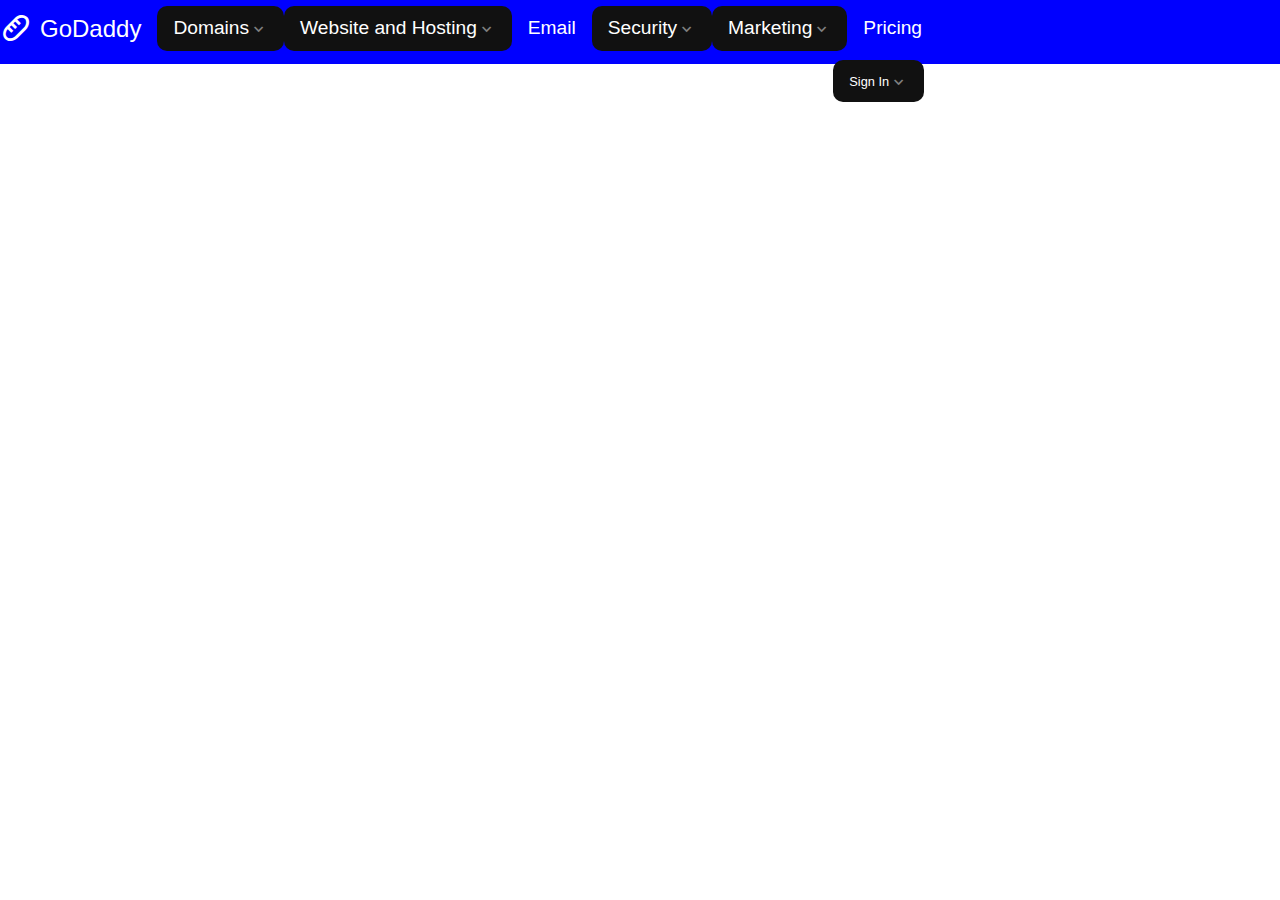
==== GoDaddy-Homepage/index.html @ 12f1882e "added godaddy homepage files with header done" ====
<!DOCTYPE html>
<html lang="en">
  <head>
    <meta charset="UTF-8" />
    <meta name="viewport" content="width=device-width, initial-scale=1.0" />
    <title>
      Domain Names, Websites, Hosting & Online Marketing Tools - GoDaddy SG
    </title>
    <link rel="stylesheet" href="styles.css" />
    <link
      href="https://unpkg.com/boxicons@2.1.4/css/boxicons.min.css"
      rel="stylesheet"
    />
  </head>
  <body>
    <header>
      <div class="header-container">
        <div class="header-left">
          <a href="#"><i class="bx bx-baguette"></i>GoDaddy</a>
          <nav class="main-nav">
            <button class="dropdown" id="test">
              Domains<i class="bx bx-chevron-down"></i>
            </button>
            <div class="dropdown-content">
              <div class="dropdown-content-nav">
                <div class="dropdown-content-nav-col">
                  <h2>Find a domain</h2>
                  <a href="#"
                    ><i class="bx bx-search"></i>Search for Domain Names</a
                  >
                  <a href="#"
                    ><i class="bx bx-search"></i>Transfer Domain Names</a
                  >
                  <a href="#"
                    ><i class="bx bx-search"></i>Browse Domain Names</a
                  >
                </div>
                <div class="dropdown-content-nav-col">
                  <h2>Auctions for Domains</h2>
                  <a href="#"
                    ><i class="bx bx-search"></i>Auction for Domain Names</a
                  >
                  <a href="#"
                    ><i class="bx bx-search"></i>Appraise Domain Name Value</a
                  >
                  <a href="#"
                    ><i class="bx bx-search"></i>Investing in Domain Names</a
                  >
                </div>
                <div class="dropdown-content-nav-col">
                  <h2>Domain Tools and Services</h2>
                  <a href="#"
                    ><i class="bx bx-search"></i>Generate Domain Names</a
                  >
                  <a href="#"
                    ><i class="bx bx-search"></i>Find a Domain Owner (WHOIS)</a
                  >
                  <a href="#"
                    ><i class="bx bx-search"></i>Domain Broker Service</a
                  >
                </div>
              </div>

              <div class="dropdown-content-image">
                <img
                  src="https://img1.wsimg.com/cdnassets/transform/439199f2-6368-4a61-86f7-0c8f259d6639/img-meganav-domains-2"
                  alt="image"
                />
                <p>Buy a Domain You Want</p>
              </div>
            </div>
            <button class="dropdown">
              Website and Hosting<i class="bx bx-chevron-down"></i>
            </button>
            <div class="dropdown-content">
              <div class="dropdown-content-nav">
                <div class="dropdown-content-nav-col">
                  <h2>Websites</h2>
                  <a href="#"
                    ><i class="bx bx-search"></i>Website Builder
                    <span class="free-trial">Free Trial</span>
                  </a>
                  <a class="all-options" href="#"
                    ><i class="bx bx-search"></i>All Website Options</a
                  >
                </div>
                <div class="dropdown-content-nav-col">
                  <h2>Hosting</h2>
                  <a href="#"><i class="bx bx-search"></i>Web Hosting</a>
                  <a href="#"><i class="bx bx-search"></i>WordPress Hosting</a>
                  <a class="all-options" href="#"
                    ><i class="bx bx-search"></i>All Hosting Options</a
                  >
                </div>
                <div class="dropdown-content-nav-col">
                  <h2>Godaddy Pro</h2>
                  <a href="#"
                    ><i class="bx bx-search"></i>Client Management Dashboard</a
                  >
                </div>
              </div>

              <div class="dropdown-content-image">
                <img
                  src="https://img1.wsimg.com/cdnassets/transform/439199f2-6368-4a61-86f7-0c8f259d6639/img-meganav-domains-2"
                  alt="image"
                />
                <p>Buy a Domain You Want</p>
              </div>
            </div>
            <a href="#">Email</a>
            <button class="dropdown">
              Security<i class="bx bx-chevron-down"></i>
            </button>
            <div class="dropdown-content">
              <div class="dropdown-content-nav">
                <div class="dropdown-content-nav-col">
                  <h2>SSL Certificates</h2>
                  <a href="#"><i class="bx bx-search"></i>SSL Certificates </a>
                  <a href="#"
                    ><i class="bx bx-search"></i>Managed SSL Certificate</a
                  >
                </div>
                <div class="dropdown-content-nav-col">
                  <h2>Hosting</h2>
                  <a href="#"
                    ><i class="bx bx-search"></i>Complete Website Security</a
                  >
                  <a class="all-options" href="#"
                    ><i class="bx bx-search"></i>All Hosting Options</a
                  >
                </div>
                <div class="dropdown-content-nav-col"></div>
              </div>
              <div class="dropdown-content-image">
                <img
                  src="https://img1.wsimg.com/cdnassets/transform/439199f2-6368-4a61-86f7-0c8f259d6639/img-meganav-domains-2"
                  alt="image"
                />
                <p>Buy a Domain You Want</p>
              </div>
            </div>
            <button class="dropdown">
              Marketing<i class="bx bx-chevron-down"></i>
            </button>
            <div class="dropdown-content">
              <div class="dropdown-content-nav">
                <div class="dropdown-content-nav-col">
                  <h2>Communication Tools</h2>
                  <a href="#"
                    ><i class="bx bx-search"></i>Digital Marketing Suite
                    <span class="free-trial">Free Trial</span>
                  </a>
                </div>
                <div class="dropdown-content-nav-col">
                  <h2>Content Creation Tools</h2>
                  <a href="#"
                    ><i class="bx bx-search"></i>Content & Photo Creator</a
                  >
                  <a href="#"><i class="bx bx-search"></i>Free Logo Maker</a>
                </div>
                <div class="dropdown-content-nav-col"></div>
              </div>
              <div class="dropdown-content-image">
                <img
                  src="https://img1.wsimg.com/cdnassets/transform/439199f2-6368-4a61-86f7-0c8f259d6639/img-meganav-domains-2"
                  alt="image"
                />
                <p>Buy a Domain You Want</p>
              </div>
            </div>
            <a href="#">Pricing</a>
          </nav>
        </div>
        <nav class="secondary-nav">
          <a href="#">Contact Us</a>
          <a href="#">Help</a>
          <button class="dropdown signin">
            Sign In<i class="bx bx-chevron-down"></i>
          </button>
          <div class="dropdown-content-signin">
            <div class="dropdown-content-section">
              <p>Registered Users</p>
              <p>Have an account? Sign in now.</p>
              <a href="#">Sign In</a>
            </div>
            <hr class="solid" />
            <div class="dropdown-content-section">
              <p>New Customer</p>
              <p>New to GoDaddy? Create an account to get started today.</p>
              <a href="#">Create an Account</a>
            </div>
            <hr class="solid" />
            <div class="dropdown-content-section inbox-links">
              <p>Inbox Links</p>
              <a href="#">Sign in to Office 365 Email</a>
              <a href="#">Sign in to Office 365 Email</a>
            </div>
          </div>
          <i class="bx bx-cart"></i>
        </nav>
      </div>
    </header>
    <div id="dropdown-overlay"></div>
    <script src="main.js"></script>
  </body>
</html>
---- GoDaddy-Homepage/styles.css ----
/* Basic Setup */
:root {
  --main-black-color: #111111;
  --main-light-blue-color: #d8efef;
  --main-blue-color-1: #00838c;
  --main-blue-color-2: #09757a;
}

* {
  margin: 0;
  padding: 0;
  box-sizing: border-box;
}

body {
  font-size: 1.2rem;
  font-family: "Verdana", "Arial", sans-serif;
  line-height: 1.3;
  color: #373737;
}

h2 {
  font-size: 3rem;
}
h3 {
  font-size: 1.8rem;
}

h4,
li,
label,
input,
textarea,
select,
p {
  font-size: 1rem;
}

/* Navigation - Header / Footer */
header {
  width: 100%;
  height: 4rem;
  background-color: blue;
  z-index: 2;
}

.header.container {
  display: flex;
  position: relative;
  align-items: center;
  justify-content: space-between;
  width: 80%;
  padding: 0.5rem 3rem;
  height: 4rem;
  background-color: black;
  z-index: 2;
}

.header-left {
  display: flex;
}

.header-left > a {
  display: flex;
  align-items: center;
  text-decoration: none;
  color: white;
  font-size: 1.5rem;
  margin-right: 1rem;
}

.header-left > a > i {
  font-size: 2rem;
  margin-right: 0.5rem;
}

.main-nav {
  display: flex;
  align-items: center;
  justify-content: space-between;
}

.main-nav a {
  font-size: 1.2rem;
  color: white;
  text-decoration: none;
  padding: 1rem 1rem;
}

.secondary-nav {
  display: flex;
  align-items: center;
  justify-content: space-between;
}

.secondary-nav a {
  font-size: 0.8rem;
  color: white;
  text-decoration: none;
  padding: 1rem 1rem;
  margin-right: 1rem;
}

.secondary-nav button {
  margin-right: 1rem;
}

.secondary-nav > i {
  color: white;
  font-size: 1rem;
}

.dropdown-content {
  display: none;
  grid-template-columns: repeat(5, 1fr);
  position: absolute;
  left: 0;
  top: 4rem;
  height: 25rem;
  z-index: 2;
  background-color: white;
}

.dropdown-content-nav {
  grid-column: 1 / 5;
  display: flex;
  flex-direction: row;
  align-items: start;
  margin: 2rem 2.8rem;
}

.dropdown-content-nav-col {
  display: flex;
  flex-direction: column;
  justify-content: space-between;
  flex: 1;
}

.dropdown-content-nav-col h2 {
  font-size: 0.8rem;
  color: grey;
  margin-bottom: 1rem;
  text-transform: uppercase;
}

.dropdown-content-nav-col a {
  font-size: 0.8rem;
  font-weight: 600;
  padding: 0.1rem 0;
  margin: 0.8rem 0 0.8rem 0.5rem;
  color: black;
  display: flex;
  align-items: center;
}

.dropdown-content-nav-col a i {
  font-size: 1.1rem;
  text-align: center;
  padding: 0.4rem 0;
  color: var(--main-black-color);
  background-color: var(--main-light-blue-color);
  width: 1.9rem;
  border-radius: 30%;
  margin-right: 0.5rem;
}

.dropdown-content-nav-col .all-options i {
  background-color: rgba(0, 0, 0, 0.1);
}

.free-trial {
  margin-left: 0.5rem;
  color: white;
  background-color: var(--main-blue-color-1);
  padding: 0.2rem;
  border-radius: 5px;
  font-size: 0.6rem;
  text-transform: uppercase;
}

.dropdown-content-image {
  grid-column: 5 / 6;
  margin: 2rem;
}

.dropdown-content-image img {
  width: 20rem;
}

.dropdown-content-image p {
  font-weight: 600;
  margin-top: 1rem;
}

.dropdown-content-signin {
  position: absolute;
  display: none;
  flex-direction: column;
  justify-content: left;
  align-items: start;
  right: 4.4rem;
  top: 4rem;
  height: 25rem;
  width: 20rem;
  z-index: 2;
  background-color: white;
}

.dropdown-content-section {
  padding: 0.6rem 1rem;
}

.dropdown-content-section p {
  padding: 0.6rem 0;
  font-size: 0.8rem;
}

.dropdown-content-section p:first-child {
  font-weight: 600;
}

.inbox-links {
  color: grey;
  font-weight: 100;
}

.dropdown-content-section a {
  padding: 0.6rem 0;
  color: var(--main-blue-color-2);
  text-decoration: underline;
  display: block;
  font-size: 0.8rem;
}

hr.solid {
  border-top: 1px solid #bbb;
  width: 18rem;
  margin: 0 1rem;
}

.dropdown-content-signin::before {
  content: "";
  position: absolute;
  right: 15px;
  top: -10px;
  width: 0;
  height: 0;
  border-left: 10px solid transparent;
  border-right: 10px solid transparent;
  border-bottom: 10px solid white;
}

#dropdown-overlay {
  display: none;
  position: fixed;
  width: 100%; /* Full width (cover the whole page) */
  height: 100%; /* Full height (cover the whole page) */
  z-index: 1;
  top: 0;
  left: 0;
  right: 0;
  bottom: 0;
  background-color: rgba(0, 0, 0, 0.5); /* Black background with opacity */
}

.main-nav a:hover {
  background-color: rgba(255, 255, 255, 0.3);
  padding: 0.7rem 1rem;
  border-radius: 10px;
  cursor: pointer;
}

.secondary-nav a:hover {
  background-color: rgba(255, 255, 255, 0.3);
  padding: 0.7rem 1rem;
  border-radius: 10px;
  cursor: pointer;
}

.active + .dropdown-content {
  display: grid;
}

.active + .dropdown-content-signin {
  display: flex;
}

.active > .bx-chevron-down {
  transform: rotate(180deg);
}

/* Utilities - buttons, search bar and accordions */
button {
  font-size: 1.2rem;
  color: white;
  background: var(--main-black-color);
  border: none;
  padding: 0.7rem 1rem;
  border-radius: 10px;
  cursor: pointer;
  display: flex;
  align-items: center;
}

button.active {
  background: white;
  color: black;
}

button:hover {
  background-color: rgba(255, 255, 255, 0.3);
}

.signin {
  font-size: 0.8rem;
}

.signin i {
  font-size: 1.2rem;
}

.bx-chevron-down {
  color: grey;
}
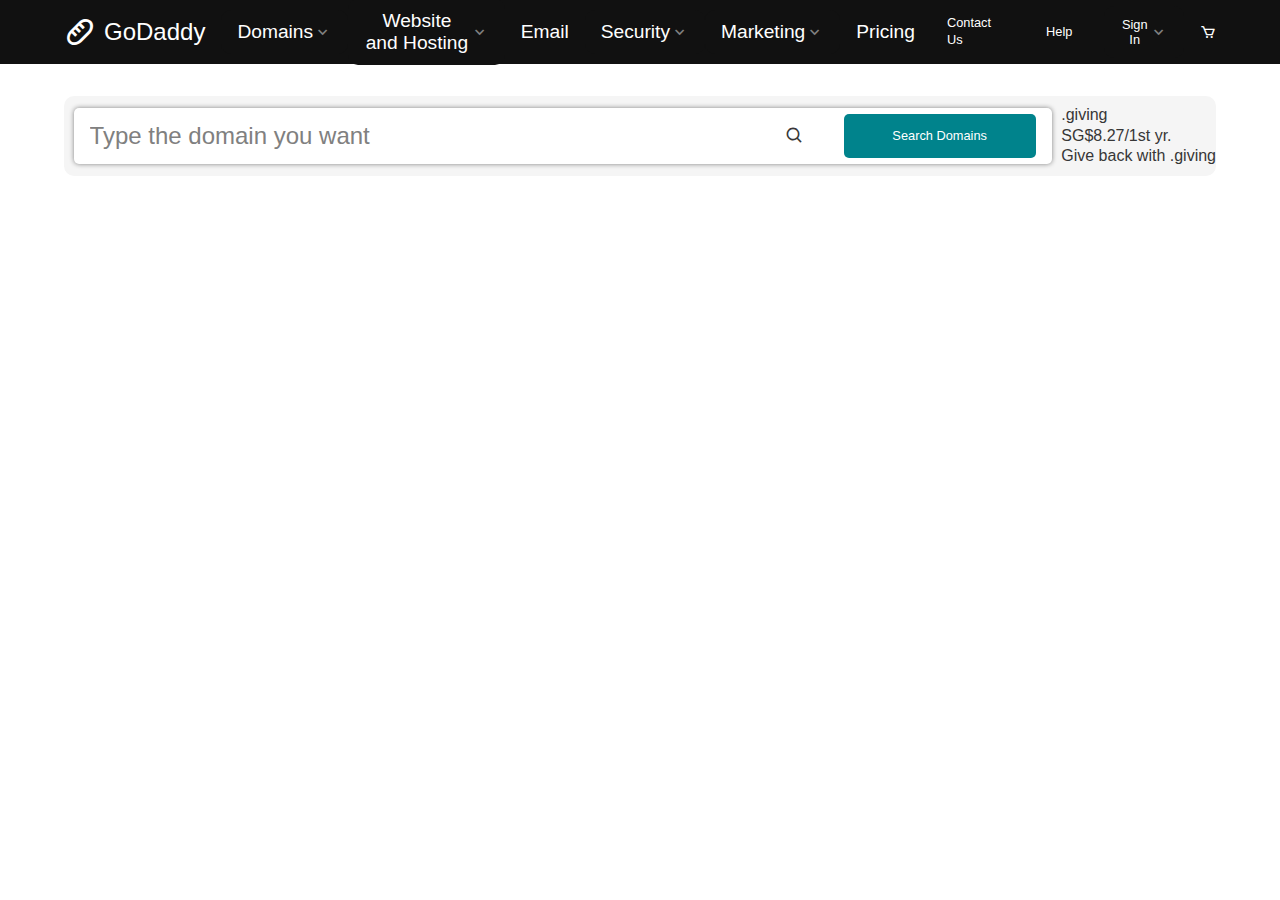
==== commit 9db5c239: "minor changes to header, add incomplete search bar section" ====
--- a/GoDaddy-Homepage/index.html
+++ b/GoDaddy-Homepage/index.html
@@ -14,194 +14,214 @@
   </head>
   <body>
     <header>
-      <div class="header-container">
-        <div class="header-left">
-          <a href="#"><i class="bx bx-baguette"></i>GoDaddy</a>
-          <nav class="main-nav">
-            <button class="dropdown" id="test">
-              Domains<i class="bx bx-chevron-down"></i>
-            </button>
-            <div class="dropdown-content">
-              <div class="dropdown-content-nav">
-                <div class="dropdown-content-nav-col">
-                  <h2>Find a domain</h2>
-                  <a href="#"
-                    ><i class="bx bx-search"></i>Search for Domain Names</a
-                  >
-                  <a href="#"
-                    ><i class="bx bx-search"></i>Transfer Domain Names</a
-                  >
-                  <a href="#"
-                    ><i class="bx bx-search"></i>Browse Domain Names</a
-                  >
-                </div>
-                <div class="dropdown-content-nav-col">
-                  <h2>Auctions for Domains</h2>
-                  <a href="#"
-                    ><i class="bx bx-search"></i>Auction for Domain Names</a
-                  >
-                  <a href="#"
-                    ><i class="bx bx-search"></i>Appraise Domain Name Value</a
-                  >
-                  <a href="#"
-                    ><i class="bx bx-search"></i>Investing in Domain Names</a
-                  >
-                </div>
-                <div class="dropdown-content-nav-col">
-                  <h2>Domain Tools and Services</h2>
-                  <a href="#"
-                    ><i class="bx bx-search"></i>Generate Domain Names</a
-                  >
-                  <a href="#"
-                    ><i class="bx bx-search"></i>Find a Domain Owner (WHOIS)</a
-                  >
-                  <a href="#"
-                    ><i class="bx bx-search"></i>Domain Broker Service</a
-                  >
-                </div>
-              </div>
-
-              <div class="dropdown-content-image">
-                <img
-                  src="https://img1.wsimg.com/cdnassets/transform/439199f2-6368-4a61-86f7-0c8f259d6639/img-meganav-domains-2"
-                  alt="image"
-                />
-                <p>Buy a Domain You Want</p>
-              </div>
-            </div>
-            <button class="dropdown">
-              Website and Hosting<i class="bx bx-chevron-down"></i>
-            </button>
-            <div class="dropdown-content">
-              <div class="dropdown-content-nav">
-                <div class="dropdown-content-nav-col">
-                  <h2>Websites</h2>
-                  <a href="#"
-                    ><i class="bx bx-search"></i>Website Builder
-                    <span class="free-trial">Free Trial</span>
-                  </a>
-                  <a class="all-options" href="#"
-                    ><i class="bx bx-search"></i>All Website Options</a
-                  >
-                </div>
-                <div class="dropdown-content-nav-col">
-                  <h2>Hosting</h2>
-                  <a href="#"><i class="bx bx-search"></i>Web Hosting</a>
-                  <a href="#"><i class="bx bx-search"></i>WordPress Hosting</a>
-                  <a class="all-options" href="#"
-                    ><i class="bx bx-search"></i>All Hosting Options</a
-                  >
-                </div>
-                <div class="dropdown-content-nav-col">
-                  <h2>Godaddy Pro</h2>
-                  <a href="#"
-                    ><i class="bx bx-search"></i>Client Management Dashboard</a
-                  >
-                </div>
-              </div>
-
-              <div class="dropdown-content-image">
-                <img
-                  src="https://img1.wsimg.com/cdnassets/transform/439199f2-6368-4a61-86f7-0c8f259d6639/img-meganav-domains-2"
-                  alt="image"
-                />
-                <p>Buy a Domain You Want</p>
-              </div>
-            </div>
-            <a href="#">Email</a>
-            <button class="dropdown">
-              Security<i class="bx bx-chevron-down"></i>
-            </button>
-            <div class="dropdown-content">
-              <div class="dropdown-content-nav">
-                <div class="dropdown-content-nav-col">
-                  <h2>SSL Certificates</h2>
-                  <a href="#"><i class="bx bx-search"></i>SSL Certificates </a>
-                  <a href="#"
-                    ><i class="bx bx-search"></i>Managed SSL Certificate</a
-                  >
-                </div>
-                <div class="dropdown-content-nav-col">
-                  <h2>Hosting</h2>
-                  <a href="#"
-                    ><i class="bx bx-search"></i>Complete Website Security</a
-                  >
-                  <a class="all-options" href="#"
-                    ><i class="bx bx-search"></i>All Hosting Options</a
-                  >
-                </div>
-                <div class="dropdown-content-nav-col"></div>
-              </div>
-              <div class="dropdown-content-image">
-                <img
-                  src="https://img1.wsimg.com/cdnassets/transform/439199f2-6368-4a61-86f7-0c8f259d6639/img-meganav-domains-2"
-                  alt="image"
-                />
-                <p>Buy a Domain You Want</p>
-              </div>
-            </div>
-            <button class="dropdown">
-              Marketing<i class="bx bx-chevron-down"></i>
-            </button>
-            <div class="dropdown-content">
-              <div class="dropdown-content-nav">
-                <div class="dropdown-content-nav-col">
-                  <h2>Communication Tools</h2>
-                  <a href="#"
-                    ><i class="bx bx-search"></i>Digital Marketing Suite
-                    <span class="free-trial">Free Trial</span>
-                  </a>
-                </div>
-                <div class="dropdown-content-nav-col">
-                  <h2>Content Creation Tools</h2>
-                  <a href="#"
-                    ><i class="bx bx-search"></i>Content & Photo Creator</a
-                  >
-                  <a href="#"><i class="bx bx-search"></i>Free Logo Maker</a>
-                </div>
-                <div class="dropdown-content-nav-col"></div>
-              </div>
-              <div class="dropdown-content-image">
-                <img
-                  src="https://img1.wsimg.com/cdnassets/transform/439199f2-6368-4a61-86f7-0c8f259d6639/img-meganav-domains-2"
-                  alt="image"
-                />
-                <p>Buy a Domain You Want</p>
-              </div>
-            </div>
-            <a href="#">Pricing</a>
-          </nav>
-        </div>
-        <nav class="secondary-nav">
-          <a href="#">Contact Us</a>
-          <a href="#">Help</a>
-          <button class="dropdown signin">
-            Sign In<i class="bx bx-chevron-down"></i>
-          </button>
-          <div class="dropdown-content-signin">
-            <div class="dropdown-content-section">
-              <p>Registered Users</p>
-              <p>Have an account? Sign in now.</p>
-              <a href="#">Sign In</a>
-            </div>
-            <hr class="solid" />
-            <div class="dropdown-content-section">
-              <p>New Customer</p>
-              <p>New to GoDaddy? Create an account to get started today.</p>
-              <a href="#">Create an Account</a>
-            </div>
-            <hr class="solid" />
-            <div class="dropdown-content-section inbox-links">
-              <p>Inbox Links</p>
-              <a href="#">Sign in to Office 365 Email</a>
-              <a href="#">Sign in to Office 365 Email</a>
-            </div>
-          </div>
-          <i class="bx bx-cart"></i>
+      <div class="header-left">
+        <a href="#"><i class="bx bx-baguette"></i>GoDaddy</a>
+        <nav class="main-nav">
+          <button class="dropdown" id="test">
+            Domains<i class="bx bx-chevron-down"></i>
+          </button>
+          <div class="dropdown-content">
+            <div class="dropdown-content-nav">
+              <div class="dropdown-content-nav-col">
+                <h2>Find a domain</h2>
+                <a href="#"
+                  ><i class="bx bx-search"></i>Search for Domain Names</a
+                >
+                <a href="#"
+                  ><i class="bx bx-search"></i>Transfer Domain Names</a
+                >
+                <a href="#"><i class="bx bx-search"></i>Browse Domain Names</a>
+              </div>
+              <div class="dropdown-content-nav-col">
+                <h2>Auctions for Domains</h2>
+                <a href="#"
+                  ><i class="bx bx-search"></i>Auction for Domain Names</a
+                >
+                <a href="#"
+                  ><i class="bx bx-search"></i>Appraise Domain Name Value</a
+                >
+                <a href="#"
+                  ><i class="bx bx-search"></i>Investing in Domain Names</a
+                >
+              </div>
+              <div class="dropdown-content-nav-col">
+                <h2>Domain Tools and Services</h2>
+                <a href="#"
+                  ><i class="bx bx-search"></i>Generate Domain Names</a
+                >
+                <a href="#"
+                  ><i class="bx bx-search"></i>Find a Domain Owner (WHOIS)</a
+                >
+                <a href="#"
+                  ><i class="bx bx-search"></i>Domain Broker Service</a
+                >
+              </div>
+            </div>
+
+            <div class="dropdown-content-image">
+              <img
+                src="https://img1.wsimg.com/cdnassets/transform/439199f2-6368-4a61-86f7-0c8f259d6639/img-meganav-domains-2"
+                alt="image"
+              />
+              <p>Buy a Domain You Want</p>
+            </div>
+          </div>
+          <button class="dropdown">
+            Website and Hosting<i class="bx bx-chevron-down"></i>
+          </button>
+          <div class="dropdown-content">
+            <div class="dropdown-content-nav">
+              <div class="dropdown-content-nav-col">
+                <h2>Websites</h2>
+                <a href="#"
+                  ><i class="bx bx-search"></i>Website Builder
+                  <span class="free-trial">Free Trial</span>
+                </a>
+                <a class="all-options" href="#"
+                  ><i class="bx bx-search"></i>All Website Options</a
+                >
+              </div>
+              <div class="dropdown-content-nav-col">
+                <h2>Hosting</h2>
+                <a href="#"><i class="bx bx-search"></i>Web Hosting</a>
+                <a href="#"><i class="bx bx-search"></i>WordPress Hosting</a>
+                <a class="all-options" href="#"
+                  ><i class="bx bx-search"></i>All Hosting Options</a
+                >
+              </div>
+              <div class="dropdown-content-nav-col">
+                <h2>Godaddy Pro</h2>
+                <a href="#"
+                  ><i class="bx bx-search"></i>Client Management Dashboard</a
+                >
+              </div>
+            </div>
+
+            <div class="dropdown-content-image">
+              <img
+                src="https://img1.wsimg.com/cdnassets/transform/439199f2-6368-4a61-86f7-0c8f259d6639/img-meganav-domains-2"
+                alt="image"
+              />
+              <p>Buy a Domain You Want</p>
+            </div>
+          </div>
+          <a href="#">Email</a>
+          <button class="dropdown">
+            Security<i class="bx bx-chevron-down"></i>
+          </button>
+          <div class="dropdown-content">
+            <div class="dropdown-content-nav">
+              <div class="dropdown-content-nav-col">
+                <h2>SSL Certificates</h2>
+                <a href="#"><i class="bx bx-search"></i>SSL Certificates </a>
+                <a href="#"
+                  ><i class="bx bx-search"></i>Managed SSL Certificate</a
+                >
+              </div>
+              <div class="dropdown-content-nav-col">
+                <h2>Hosting</h2>
+                <a href="#"
+                  ><i class="bx bx-search"></i>Complete Website Security</a
+                >
+                <a class="all-options" href="#"
+                  ><i class="bx bx-search"></i>All Hosting Options</a
+                >
+              </div>
+              <div class="dropdown-content-nav-col"></div>
+            </div>
+            <div class="dropdown-content-image">
+              <img
+                src="https://img1.wsimg.com/cdnassets/transform/439199f2-6368-4a61-86f7-0c8f259d6639/img-meganav-domains-2"
+                alt="image"
+              />
+              <p>Buy a Domain You Want</p>
+            </div>
+          </div>
+          <button class="dropdown">
+            Marketing<i class="bx bx-chevron-down"></i>
+          </button>
+          <div class="dropdown-content">
+            <div class="dropdown-content-nav">
+              <div class="dropdown-content-nav-col">
+                <h2>Communication Tools</h2>
+                <a href="#"
+                  ><i class="bx bx-search"></i>Digital Marketing Suite
+                  <span class="free-trial">Free Trial</span>
+                </a>
+              </div>
+              <div class="dropdown-content-nav-col">
+                <h2>Content Creation Tools</h2>
+                <a href="#"
+                  ><i class="bx bx-search"></i>Content & Photo Creator</a
+                >
+                <a href="#"><i class="bx bx-search"></i>Free Logo Maker</a>
+              </div>
+              <div class="dropdown-content-nav-col"></div>
+            </div>
+            <div class="dropdown-content-image">
+              <img
+                src="https://img1.wsimg.com/cdnassets/transform/439199f2-6368-4a61-86f7-0c8f259d6639/img-meganav-domains-2"
+                alt="image"
+              />
+              <p>Buy a Domain You Want</p>
+            </div>
+          </div>
+          <a href="#">Pricing</a>
         </nav>
       </div>
+      <nav class="secondary-nav">
+        <a href="#">Contact Us</a>
+        <a href="#">Help</a>
+        <button class="dropdown signin" id="signin">
+          Sign In<i class="bx bx-chevron-down"></i>
+        </button>
+        <div class="dropdown-content-signin">
+          <div class="dropdown-content-section">
+            <p>Registered Users</p>
+            <p>Have an account? Sign in now.</p>
+            <a href="#">Sign In</a>
+          </div>
+          <hr class="solid" />
+          <div class="dropdown-content-section">
+            <p>New Customer</p>
+            <p>New to GoDaddy? Create an account to get started today.</p>
+            <a href="#">Create an Account</a>
+          </div>
+          <hr class="solid" />
+          <div class="dropdown-content-section inbox-links">
+            <p>Inbox Links</p>
+            <a href="#">Sign in to Office 365 Email</a>
+            <a href="#">Sign in to Office 365 Email</a>
+          </div>
+        </div>
+        <i class="bx bx-cart"></i>
+      </nav>
     </header>
     <div id="dropdown-overlay"></div>
+
+    <section class="search-bar-container">
+      <div class="search-bar">
+        <div class="search-area">
+          <input
+            type="text"
+            placeholder="Type the domain you want"
+            name="search"
+          />
+          <i class="bx bx-search"></i>
+        </div>
+        <div class="wrapper">
+          <button type="submit">Search Domains</button>
+        </div>
+      </div>
+      <div class="search-bar-right">
+        <p>.giving</p>
+        <div>
+          <p>SG$8.27/1st yr.</p>
+          <p>Give back with .giving</p>
+        </div>
+      </div>
+    </section>
+
     <script src="main.js"></script>
   </body>
 </html>
--- a/GoDaddy-Homepage/styles.css
+++ b/GoDaddy-Homepage/styles.css
@@ -38,21 +38,14 @@
 
 /* Navigation - Header / Footer */
 header {
+  display: flex;
+  position: relative;
+  align-items: center;
+  justify-content: space-between;
   width: 100%;
+  padding: 0.5rem 4rem;
   height: 4rem;
-  background-color: blue;
-  z-index: 2;
-}
-
-.header.container {
-  display: flex;
-  position: relative;
-  align-items: center;
-  justify-content: space-between;
-  width: 80%;
-  padding: 0.5rem 3rem;
-  height: 4rem;
-  background-color: black;
+  background-color: var(--main-black-color);
   z-index: 2;
 }
 
@@ -198,12 +191,14 @@
   flex-direction: column;
   justify-content: left;
   align-items: start;
-  right: 4.4rem;
+  right: 4rem;
   top: 4rem;
   height: 25rem;
   width: 20rem;
   z-index: 2;
   background-color: white;
+  border: 1px solid grey;
+  border-radius: 10px;
 }
 
 .dropdown-content-section {
@@ -241,7 +236,7 @@
 .dropdown-content-signin::before {
   content: "";
   position: absolute;
-  right: 15px;
+  right: 40px;
   top: -10px;
   width: 0;
   height: 0;
@@ -263,14 +258,14 @@
   background-color: rgba(0, 0, 0, 0.5); /* Black background with opacity */
 }
 
-.main-nav a:hover {
+.main-nav > a:hover {
   background-color: rgba(255, 255, 255, 0.3);
   padding: 0.7rem 1rem;
   border-radius: 10px;
   cursor: pointer;
 }
 
-.secondary-nav a:hover {
+.secondary-nav > a:hover {
   background-color: rgba(255, 255, 255, 0.3);
   padding: 0.7rem 1rem;
   border-radius: 10px;
@@ -287,6 +282,66 @@
 
 .active > .bx-chevron-down {
   transform: rotate(180deg);
+}
+
+/* Main content */
+.search-bar-container {
+  display: flex;
+  flex-direction: row;
+  align-items: center;
+  justify-content: center;
+  margin: 2rem auto;
+  height: 5rem;
+  width: calc(100% - 8rem);
+  background: rgb(245, 245, 245);
+  border-radius: 10px;
+}
+
+.search-bar {
+  display: flex;
+  align-items: center;
+  justify-content: space-between;
+  flex: 1;
+  width: 85%;
+  height: 3.5rem;
+  background: white;
+  margin: 0.2rem 0.6rem;
+  -webkit-box-shadow: 0 0 5px grey;
+  box-shadow: 0 0 5px grey;
+  border-radius: 5px;
+}
+
+.search-bar input[type="text"] {
+  background: transparent;
+  border: none;
+  font-size: 1.5rem;
+}
+
+.search-area {
+  display: flex;
+  align-items: center;
+  margin: auto 1rem;
+  width: 100%;
+}
+
+.search-area i {
+  margin-right: 0.5rem;
+}
+
+input[type="text"] {
+  width: 100%;
+}
+
+input[type="text"]:focus {
+  outline: none;
+}
+
+.search-area input[type="text"]:focus :has(i) {
+  display: none;
+}
+
+input[type="text"]::placeholder {
+  color: grey;
 }
 
 /* Utilities - buttons, search bar and accordions */
@@ -307,7 +362,7 @@
   color: black;
 }
 
-button:hover {
+button:hover:not(.active) {
   background-color: rgba(255, 255, 255, 0.3);
 }
 
@@ -322,3 +377,14 @@
 .bx-chevron-down {
   color: grey;
 }
+
+.search-bar button[type="submit"] {
+  display: block;
+  background: var(--main-blue-color-1);
+  margin: 0 1rem;
+  border-radius: 5px;
+  font-size: 0.8rem;
+  font-weight: 500;
+  width: 12rem;
+  height: 2.8rem;
+}
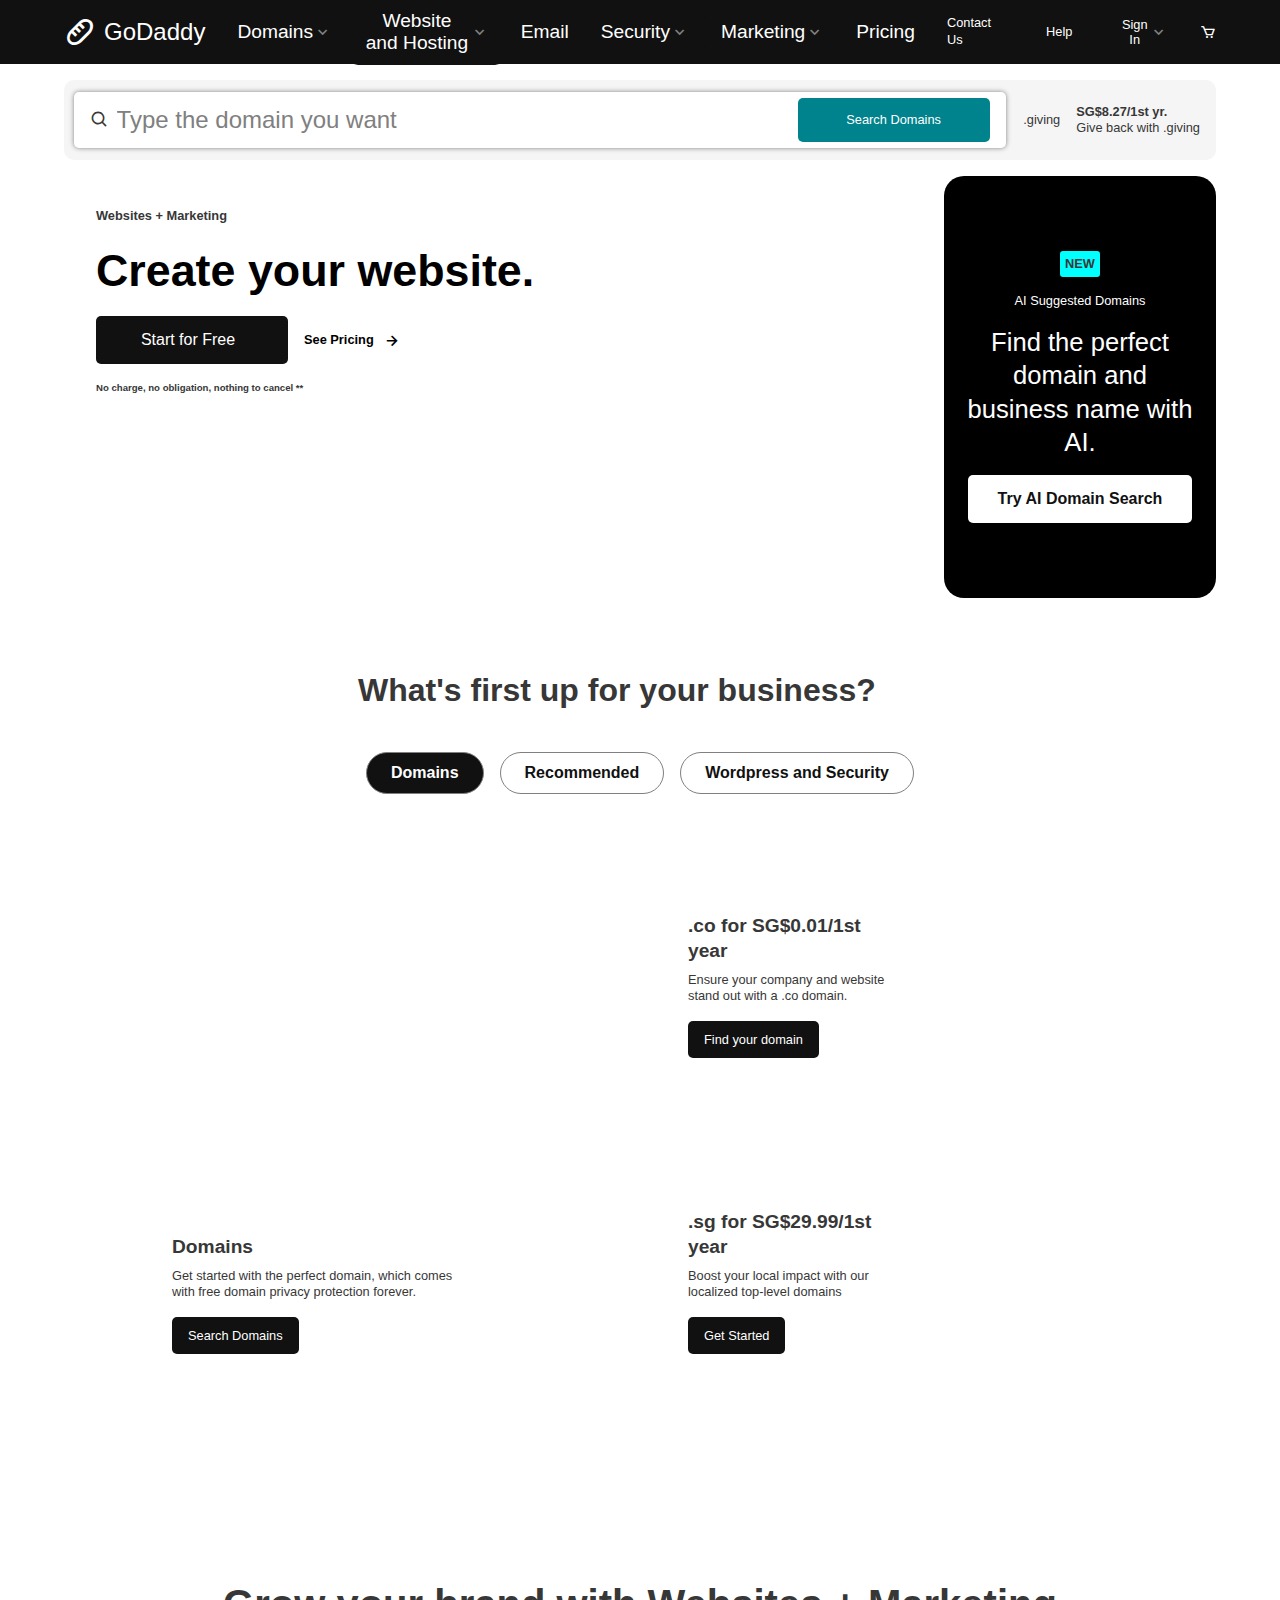
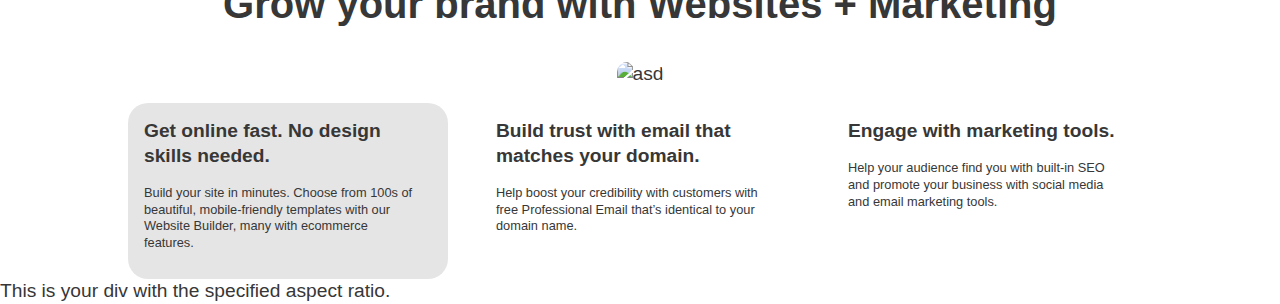
==== commit f49c85b6: "added till content 3 section" ====
--- a/GoDaddy-Homepage/index.html
+++ b/GoDaddy-Homepage/index.html
@@ -210,7 +210,7 @@
           <i class="bx bx-search"></i>
         </div>
         <div class="wrapper">
-          <button type="submit">Search Domains</button>
+          <button type="submit" class="round-small">Search Domains</button>
         </div>
       </div>
       <div class="search-bar-right">
@@ -222,6 +222,185 @@
       </div>
     </section>
 
+    <section class="content-one">
+      <div class="content-one-left">
+        <div class="content-one-left-container">
+          <span>Websites + Marketing</span>
+          <p>Create your website.</p>
+          <div class="links">
+            <button class="round-small">
+              Start for Free <i class="bx bx-right-arrow-alt"></i>
+            </button>
+            <a href="#"
+              ><span>See Pricing</span> <i class="bx bx-right-arrow-alt"></i
+            ></a>
+          </div>
+          <p>No charge, no obligation, nothing to cancel **</p>
+        </div>
+      </div>
+      <div class="content-one-right">
+        <span>NEW</span>
+        <p>AI Suggested Domains</p>
+        <p>Find the perfect domain and business name with AI.</p>
+        <button class="round-small white-bg">
+          Try AI Domain Search<i class="bx bx-right-arrow-alt"></i>
+        </button>
+      </div>
+    </section>
+
+    <section class="content-two">
+      <div class="content-two-header">
+        <h2>What's first up for your business?</h2>
+        <div class="content-two-buttons">
+          <button class="content-two-select white-bg active">Domains</button>
+          <button class="content-two-select white-bg">Recommended</button>
+          <button class="content-two-select white-bg">
+            Wordpress and Security
+          </button>
+        </div>
+      </div>
+      <div class="content-two-grid active">
+        <div class="content-two-grid-left">
+          <div class="content-two-grid-section">
+            <div class="content-two-grid-section-text">
+              <h3>Domains</h3>
+              <p>
+                Get started with the perfect domain, which comes with free
+                domain privacy protection forever.
+              </p>
+              <button class="round-small">Search Domains</button>
+            </div>
+          </div>
+        </div>
+        <div class="content-two-grid-right">
+          <div class="content-two-grid-section">
+            <div class="content-two-grid-section-text">
+              <h3>.co for SG$0.01/1st year</h3>
+              <p>
+                Ensure your company and website stand out with a .co domain.
+              </p>
+              <button class="round-small">Find your domain</button>
+            </div>
+          </div>
+          <div class="content-two-grid-section">
+            <div class="content-two-grid-section-text">
+              <h3>.sg for SG$29.99/1st year</h3>
+              <p>
+                Boost your local impact with our localized top-level domains
+              </p>
+              <button class="round-small">Get Started</button>
+            </div>
+          </div>
+        </div>
+      </div>
+      <div class="content-two-grid">
+        <div class="content-two-grid-left">
+          <div class="content-two-grid-section">
+            <div class="content-two-grid-section-text">
+              <h3>Domains-22222222</h3>
+              <p>
+                Get started with the perfect domain, which comes with free
+                domain privacy protection forever.
+              </p>
+              <button class="round-small">Search Domains</button>
+            </div>
+          </div>
+        </div>
+        <div class="content-two-grid-right">
+          <div class="content-two-grid-section">
+            <div class="content-two-grid-section-text">
+              <h3>.co for SG$0.01/1st year</h3>
+              <p>
+                Ensure your company and website stand out with a .co domain.
+              </p>
+              <button class="round-small">Find your domain</button>
+            </div>
+          </div>
+          <div class="content-two-grid-section">
+            <div class="content-two-grid-section-text">
+              <h3>.sg for SG$29.99/1st year</h3>
+              <p>
+                Boost your local impact with our localized top-level domains
+              </p>
+              <button class="round-small">Get Started</button>
+            </div>
+          </div>
+        </div>
+      </div>
+      <div class="content-two-grid">
+        <div class="content-two-grid-left">
+          <div class="content-two-grid-section">
+            <div class="content-two-grid-section-text">
+              <h3>Domains -333333333</h3>
+              <p>
+                Get started with the perfect domain, which comes with free
+                domain privacy protection forever.
+              </p>
+              <button class="round-small">Search Domains</button>
+            </div>
+          </div>
+        </div>
+        <div class="content-two-grid-right">
+          <div class="content-two-grid-section">
+            <div class="content-two-grid-section-text">
+              <h3>SSL Certificates SG$79.99/yr</h3>
+              <p>
+                Help keep sensitive data secure on your site and boost search
+                ranking with an SSL certificate
+              </p>
+              <button class="round-small">Find your domain</button>
+            </div>
+          </div>
+        </div>
+      </div>
+    </section>
+
+    <section class="content-three">
+      <h2>Grow your brand with Websites + Marketing</h2>
+      <div class="content-three-display">
+        <img
+          class="active"
+          src="https://img1.wsimg.com/cdnassets/transform/475af367-8a35-4d15-a838-37d8114ea080/intl-img-bl-prod-feature-get-online-fast-desktop"
+          alt="asd"
+        />
+        <img
+          src="https://img1.wsimg.com/cdnassets/transform/305e0fdd-0043-42cd-851e-5a6a00df7576/intl-img-bl-prod-feature-engage-with-marketing-desktop"
+          alt="asd"
+        />
+        <img
+          src="https://img1.wsimg.com/cdnassets/transform/475af367-8a35-4d15-a838-37d8114ea080/intl-img-bl-prod-feature-get-online-fast-desktop"
+          alt="asd"
+        />
+      </div>
+      <div class="content-three-display-select">
+        <div class="content-three-display-card active">
+          <h3>Get online fast. No design skills needed.</h3>
+          <p>
+            Build your site in minutes. Choose from 100s of beautiful,
+            mobile-friendly templates with our Website Builder, many with
+            ecommerce features.
+          </p>
+        </div>
+        <div class="content-three-display-card">
+          <h3>Build trust with email that matches your domain.</h3>
+          <p>
+            Help boost your credibility with customers with free Professional
+            Email that’s identical to your domain name.
+          </p>
+        </div>
+        <div class="content-three-display-card">
+          <h3>Engage with marketing tools.</h3>
+          <p>
+            Help your audience find you with built-in SEO and promote your
+            business with social media and email marketing tools.
+          </p>
+        </div>
+      </div>
+    </section>
+
+    <div class="wrapper">
+      <div class="main">This is your div with the specified aspect ratio.</div>
+    </div>
     <script src="main.js"></script>
   </body>
 </html>
--- a/GoDaddy-Homepage/styles.css
+++ b/GoDaddy-Homepage/styles.css
@@ -114,12 +114,41 @@
   background-color: white;
 }
 
+.animation + .dropdown-content {
+  animation: dropdown-ani 0.3s ease-out 0s 1 forwards;
+}
+
+@keyframes dropdown-ani {
+  0% {
+    height: 5rem;
+  }
+  100% {
+    height: 25rem;
+  }
+}
+
 .dropdown-content-nav {
   grid-column: 1 / 5;
   display: flex;
   flex-direction: row;
   align-items: start;
   margin: 2rem 2.8rem;
+  animation: dropdown-content-ani 0.5s linear 0s 1 forwards;
+}
+
+@keyframes dropdown-content-ani {
+  0% {
+    padding-left: 1rem;
+    opacity: 0;
+  }
+  20% {
+    padding-left: 1rem;
+    opacity: 0;
+  }
+  100% {
+    padding-left: 0rem;
+    opacity: 1;
+  }
 }
 
 .dropdown-content-nav-col {
@@ -173,10 +202,28 @@
 
 .dropdown-content-image {
   grid-column: 5 / 6;
+  width: 21rem;
   margin: 2rem;
+  animation: dropdown-content-image-ani 0.5s linear 0s 1 forwards;
+}
+
+@keyframes dropdown-content-image-ani {
+  0% {
+    padding-left: 1rem;
+    opacity: 0;
+  }
+  20% {
+    padding-left: 1rem;
+    opacity: 0;
+  }
+  100% {
+    padding-left: 0rem;
+    opacity: 1;
+  }
 }
 
 .dropdown-content-image img {
+  float: left;
   width: 20rem;
 }
 
@@ -281,7 +328,24 @@
 }
 
 .active > .bx-chevron-down {
-  transform: rotate(180deg);
+  animation: chevron-ani 0.2s linear 0s 1 both;
+}
+
+@keyframes chevron-ani {
+  0% {
+    opacity: 1;
+    transform: rotate(180deg);
+  }
+  1% {
+    opacity: 0;
+  }
+  99% {
+    opacity: 0;
+  }
+  100% {
+    opacity: 1;
+    transform: rotate(180deg);
+  }
 }
 
 /* Main content */
@@ -290,7 +354,7 @@
   flex-direction: row;
   align-items: center;
   justify-content: center;
-  margin: 2rem auto;
+  margin: 1rem auto;
   height: 5rem;
   width: calc(100% - 8rem);
   background: rgb(245, 245, 245);
@@ -320,28 +384,377 @@
 .search-area {
   display: flex;
   align-items: center;
-  margin: auto 1rem;
+  margin: auto 0;
   width: 100%;
 }
 
 .search-area i {
   margin-right: 0.5rem;
+  margin-left: 1rem;
+}
+
+.search-bar:focus-within {
+  border: 2px solid var(--main-blue-color-1);
 }
 
 input[type="text"] {
   width: 100%;
+  order: 2;
 }
 
 input[type="text"]:focus {
   outline: none;
 }
 
-.search-area input[type="text"]:focus :has(i) {
-  display: none;
+input[type="text"] + i {
+  transition: all 0.3s linear;
+}
+
+input[type="text"]:focus + i {
+  margin: 0;
+  opacity: 0;
 }
 
 input[type="text"]::placeholder {
   color: grey;
+}
+
+.search-bar-right {
+  display: flex;
+  justify-content: space-evenly;
+  align-items: center;
+}
+
+.search-bar-right p {
+  font-size: 0.8rem;
+  margin: 0.5rem;
+}
+
+.search-bar-right div p {
+  font-size: 0.8rem;
+  margin-right: 1rem;
+  line-height: 0.5rem;
+}
+
+.search-bar-right div p:first-child {
+  font-weight: 600;
+}
+
+/* Main Content - Section 1 */
+.content-one {
+  display: flex;
+  flex-direction: row;
+  align-items: start;
+  justify-content: left;
+  margin: 0 auto;
+  width: calc(100% - 8rem);
+  height: 0;
+  padding-top: 33%;
+  position: relative;
+}
+
+.content-one-left {
+  height: 0;
+  width: 75%;
+  height: 100%;
+  padding-top: 33%;
+  background-image: url("https://img1.wsimg.com/cdnassets/transform/9fe7d867-9c96-44f4-9c62-48e594446440/row-mrq-hp-landscape");
+  background-size: cover;
+  position: absolute;
+  top: 0;
+  left: 0;
+  border-radius: 20px;
+}
+
+.content-one-left-container {
+  display: flex;
+  flex-direction: column;
+  width: 60%;
+  position: absolute;
+  top: 2rem;
+  left: 2rem;
+}
+
+.content-one-left span {
+  font-size: 0.8rem;
+  font-weight: 600;
+}
+
+.content-one-left p:first-of-type {
+  font-size: 2.8rem;
+  font-weight: 600;
+  color: black;
+  margin: 1rem 0;
+}
+
+.links {
+  display: flex;
+  justify-content: left;
+  align-items: center;
+  flex-wrap: wrap;
+}
+
+.links a {
+  font-size: 0.8rem;
+  font-weight: 500;
+  text-decoration: none;
+  color: black;
+  padding-left: 1rem;
+  margin: 1rem 0;
+  display: flex;
+  align-items: center;
+}
+
+.links a span {
+  padding-right: 0.5rem;
+}
+
+.links a:hover > span {
+  text-decoration: underline;
+  padding-right: 0.8rem;
+}
+
+.links a i {
+  font-size: 1.2rem;
+}
+
+.content-one-left p {
+  font-size: 0.6rem;
+  margin: 1rem 0;
+  font-weight: 600;
+}
+
+.content-one-right {
+  background-color: black;
+  width: calc(25% - 1rem);
+  height: 100%;
+  position: absolute;
+  top: 0;
+  right: 0;
+  border-radius: 20px;
+  display: flex;
+  flex-direction: column;
+  justify-content: center;
+  text-align: center;
+  align-items: center;
+  padding: 0 1rem;
+}
+
+.content-one-right span {
+  background-color: aqua;
+  font-size: 0.8rem;
+  font-weight: 600;
+  padding: 0.3rem;
+  border-radius: 3px;
+}
+
+.content-one-right p:first-of-type {
+  font-size: 0.8rem;
+  color: white;
+  margin: 1rem;
+}
+
+.content-one-right p {
+  color: white;
+  font-size: 1.6rem;
+  margin-bottom: 1rem;
+}
+
+/* Main Content - Section 2 */
+.content-two {
+  width: 70%;
+  min-width: 1000px;
+  margin: 0 auto;
+  display: flex;
+  flex-direction: column;
+  justify-content: center;
+  align-items: center;
+}
+
+.content-two-header {
+  display: flex;
+  flex-direction: column;
+  padding-top: 3rem;
+}
+
+.content-two-header h2 {
+  padding: 1.5rem 0;
+  font-size: 2rem;
+}
+
+.content-two-buttons {
+  display: flex;
+  margin: 0 auto;
+  padding: 1rem 0;
+}
+
+.content-two-buttons button {
+  margin: 0 0.5rem;
+}
+
+.content-two-grid {
+  display: none;
+}
+
+.content-two-grid.active {
+  display: grid;
+  grid-template-columns: 1fr 1fr;
+  grid-template-rows: 1fr 1fr;
+  width: 100%;
+  height: 35rem;
+  margin-top: 1rem;
+  gap: 2rem;
+  animation: content-two-ani 0.1s linear 0s 1 forwards;
+}
+
+@keyframes content-two-ani {
+  0% {
+    opacity: 1;
+  }
+  100% {
+    opacity: 1;
+  }
+}
+
+.content-two-grid-left {
+  grid-column: 1 / 2;
+  grid-row: span 2;
+  background-image: url(https://img1.wsimg.com/cdnassets/transform/ec1ec404-8337-4417-9c0a-a4bf5eeace3a/intl-img-hp-recore-domains-large-landscape);
+  background-size: cover;
+  border-radius: 20px;
+  display: flex;
+  justify-content: left;
+  align-items: end;
+  padding: 2rem;
+}
+
+.content-two > div:nth-of-type(3) > .content-two-grid-left {
+  background-image: url(https://img1.wsimg.com/cdnassets/transform/a4e79af9-5ba7-4aa6-b238-e59243b9f701/intl-img-hp-recore-prof-email-large-landscape);
+  background-size: cover;
+}
+
+.content-two-grid-right {
+  grid-column: 2 / 3;
+  display: grid;
+  grid-row: 1 / 3;
+  gap: 2rem;
+}
+
+.content-two-grid-right .content-two-grid-section {
+  background-image: url(https://img1.wsimg.com/cdnassets/transform/fa9063d0-1ec3-4ab1-83e8-dbf6d03f9d3c/img-hp-recore-co-small);
+  background-size: cover;
+  display: flex;
+  flex-direction: column;
+  align-items: start;
+  justify-content: end;
+  padding: 2rem;
+  border-radius: 20px;
+}
+
+.content-two-grid-left .content-two-grid-section-text {
+  width: 70%;
+}
+.content-two-grid-right .content-two-grid-section-text {
+  width: 50%;
+}
+
+.content-two-grid div div h3 {
+  font-size: 1.2rem;
+}
+
+.content-two-grid div div p {
+  font-size: 0.8rem;
+  font-weight: 500;
+  margin: 0.5rem 0 1rem 0;
+}
+
+.content-two
+  > div:last-child
+  > .content-two-grid-right
+  .content-two-grid-section {
+  background-image: url(https://img1.wsimg.com/cdnassets/transform/ec1ec404-8337-4417-9c0a-a4bf5eeace3a/intl-img-hp-recore-domains-large-landscape);
+  background-size: cover;
+}
+
+.content-two
+  > div:last-child
+  > .content-two-grid-right
+  .content-two-grid-section
+  .content-two-grid-section-text {
+  width: 70%;
+}
+
+.content-two-grid-right .content-two-grid-section:hover {
+  box-shadow: 0 0 10px rgba(0, 0, 0, 0.2);
+}
+
+.content-two-grid-left:hover {
+  box-shadow: 0 0 10px rgba(0, 0, 0, 0.2);
+}
+
+/* Main content - content three */
+.content-three {
+  width: 80%;
+  min-width: 1000px;
+  display: flex;
+  flex-direction: column;
+  align-items: center;
+  justify-content: center;
+  padding-top: 10rem;
+  margin: 0 auto;
+}
+
+.content-three h2 {
+  margin: 2rem;
+  font-size: 2.5rem;
+}
+
+.content-three-display img {
+  display: none;
+  width: 100%;
+  border-radius: 10px;
+}
+
+.content-three-display-select {
+  display: flex;
+  align-items: start;
+  width: 100%;
+  gap: 2rem;
+  margin-top: 1rem;
+}
+
+.content-three-display-card {
+  height: 11rem;
+  width: calc(100% / 3);
+  padding: 1rem 2rem 1rem 1rem;
+  border-radius: 20px;
+}
+
+.content-three-display > .active {
+  display: block;
+}
+
+.content-three-display-card.active {
+  background-color: rgba(0, 0, 0, 0.1);
+  animation: content-three-ani 0.1s linear 0s 1 forwards;
+}
+
+@keyframes content-three-ani {
+  0% {
+    opacity: 0;
+  }
+  100% {
+    opacity: 1;
+  }
+}
+
+.content-three-display-card h3 {
+  font-size: 1.2rem;
+}
+.content-three-display-card p {
+  font-size: 0.8rem;
+  margin-top: 1rem;
+  font-weight: 500;
 }
 
 /* Utilities - buttons, search bar and accordions */
@@ -357,12 +770,58 @@
   align-items: center;
 }
 
+button:hover {
+  -webkit-transform: scale(1.02, 1.02);
+}
+
+.content-one button {
+  font-size: 1rem;
+  padding: 1rem 0;
+  display: flex;
+  align-items: center;
+  justify-content: center;
+  width: 12rem;
+  height: 3rem;
+}
+
+.content-one-right button {
+  font-size: 1rem;
+  font-weight: 600;
+  width: 14rem;
+}
+
+.content-one-left .links button i {
+  font-size: 1.5rem;
+  margin-left: 0.5rem;
+}
+
+.content-one button > i {
+  transition: opacity 0.5s linear 0s, width 0.2s linear 0s;
+  opacity: 0;
+  width: 0;
+  overflow: hidden;
+}
+
+.content-one button:hover > i {
+  opacity: 1;
+  width: 1.5rem;
+}
+
+.round-small {
+  border-radius: 5px;
+}
+
+.white-bg {
+  color: var(--main-black-color);
+  background: white;
+}
+
 button.active {
   background: white;
   color: black;
 }
 
-button:hover:not(.active) {
+.dropdown:hover:not(.active) {
   background-color: rgba(255, 255, 255, 0.3);
 }
 
@@ -376,15 +835,59 @@
 
 .bx-chevron-down {
   color: grey;
+}
+
+.inactive {
+  animation: chevron-ani-opposite 0.2s linear 0s 1 both;
+}
+
+@keyframes chevron-ani-opposite {
+  0% {
+    opacity: 1;
+  }
+  1% {
+    opacity: 0;
+  }
+  99% {
+    opacity: 0;
+  }
+  100% {
+    opacity: 1;
+    transform: rotate(360deg);
+  }
 }
 
 .search-bar button[type="submit"] {
   display: block;
   background: var(--main-blue-color-1);
   margin: 0 1rem;
-  border-radius: 5px;
   font-size: 0.8rem;
   font-weight: 500;
   width: 12rem;
   height: 2.8rem;
 }
+
+.search-bar button[type="submit"]:hover {
+  background: var(--main-blue-color-2);
+}
+
+.content-two-buttons button {
+  border: 1px solid grey;
+  border-radius: 30px;
+  font-size: 1rem;
+  font-weight: 600;
+  padding: 0.7rem 1.5rem;
+}
+
+.content-two-buttons button:hover:not(.active) {
+  outline: 2px solid black;
+}
+
+.content-two-select.active {
+  color: white;
+  background-color: var(--main-black-color);
+}
+
+.content-two-grid div div button {
+  font-size: 0.8rem;
+}
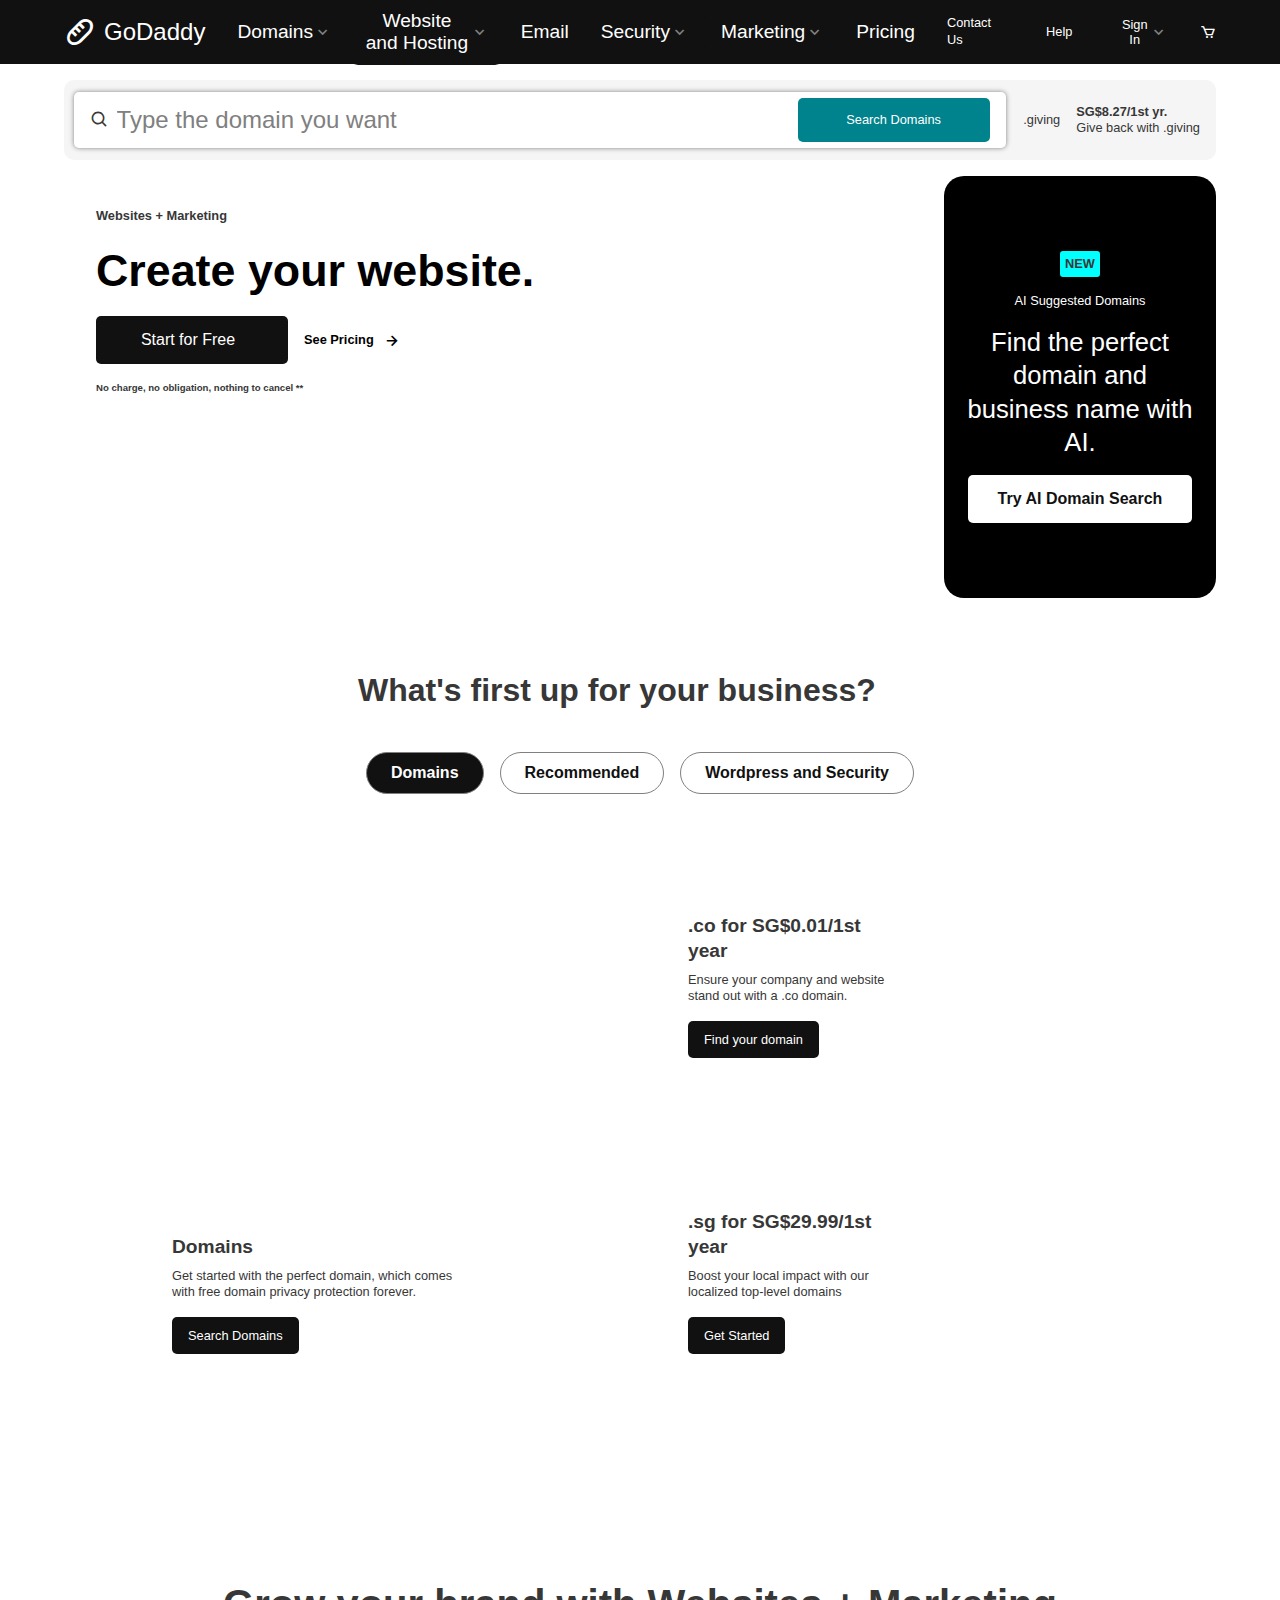
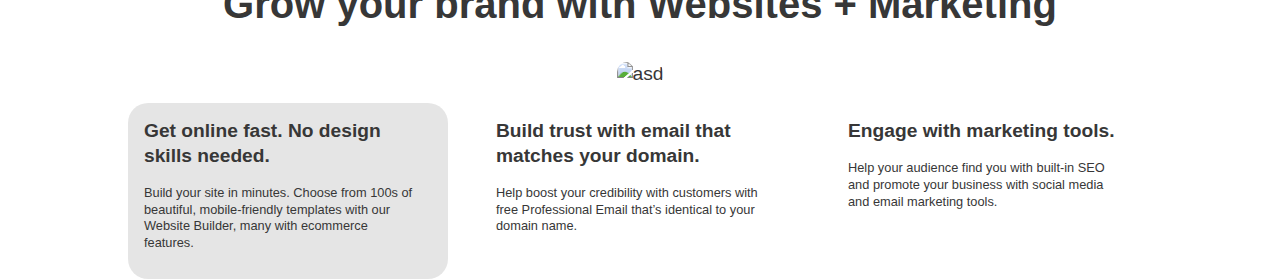
==== commit 26b7db68: "remove stray testing code" ====
--- a/GoDaddy-Homepage/index.html
+++ b/GoDaddy-Homepage/index.html
@@ -397,10 +397,6 @@
         </div>
       </div>
     </section>
-
-    <div class="wrapper">
-      <div class="main">This is your div with the specified aspect ratio.</div>
-    </div>
     <script src="main.js"></script>
   </body>
 </html>
